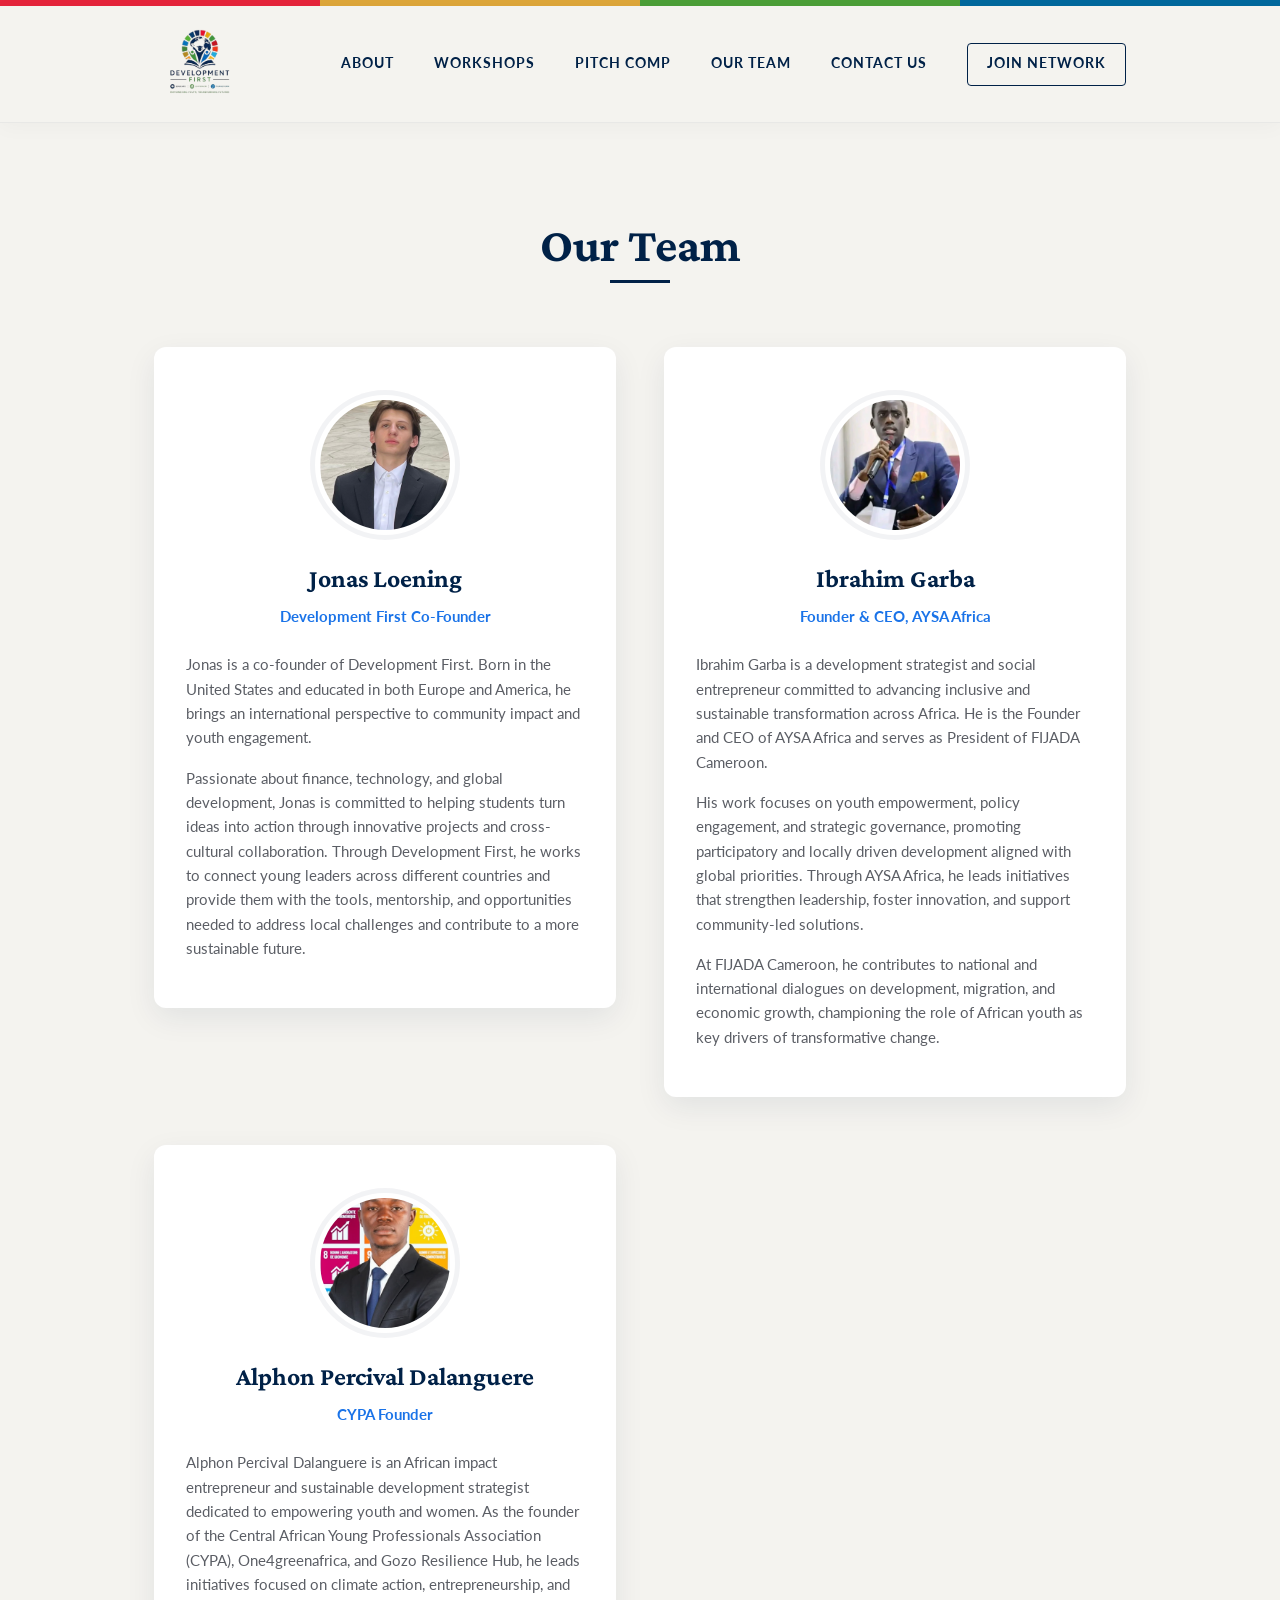
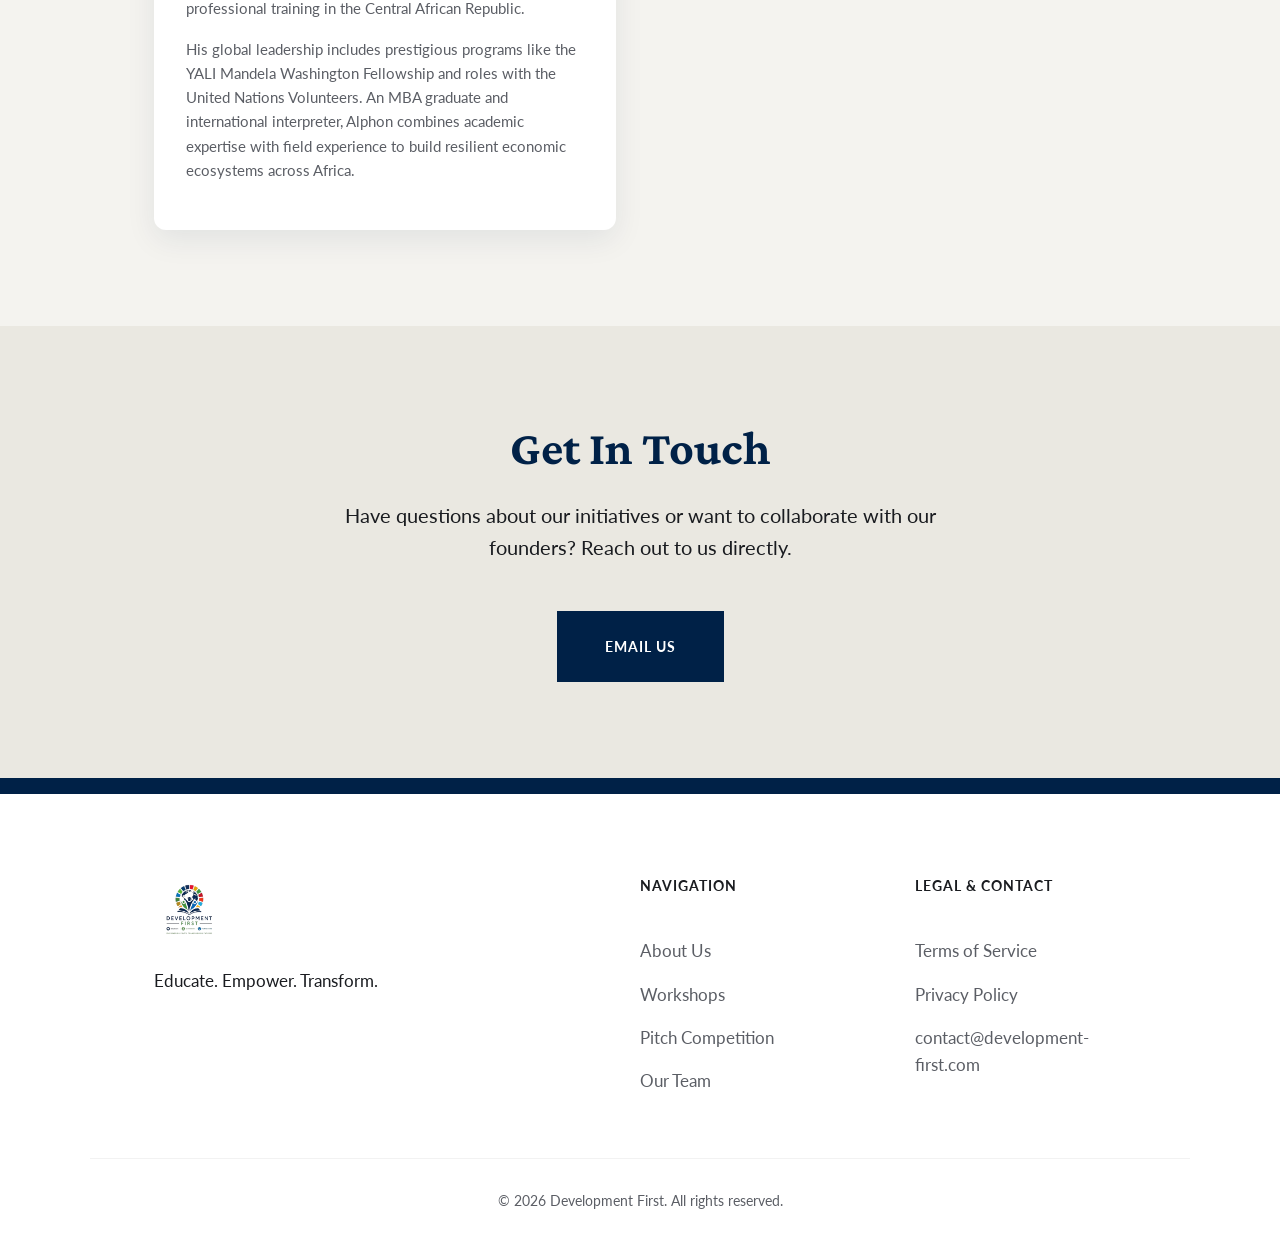
==== team.html @ 596c2e1c "Add files via upload" ====
<!DOCTYPE html>
<html lang="en">
<head>
    <meta charset="UTF-8">
    <meta name="viewport" content="width=device-width, initial-scale=1.0">
    <meta name="description" content="Meet the team of Development First.">
    <title>Our Team - Development First</title>
    <link rel="preconnect" href="https://fonts.googleapis.com">
    <link rel="preconnect" href="https://fonts.gstatic.com" crossorigin>
    <link href="https://fonts.googleapis.com/css2?family=Crimson+Pro:ital,wght@0,400;0,600;0,700;1,400&family=Lato:wght@300;400;700&display=swap" rel="stylesheet">
    <link rel="stylesheet" href="styles.css">
</head>
<body>
    <!-- Subtle SDG Color Ribbon -->
    <div class="sdg-ribbon">
        <div class="sdg-color" style="background-color: #E5243B;"></div>
        <div class="sdg-color" style="background-color: #DDA63A;"></div>
        <div class="sdg-color" style="background-color: #4C9F38;"></div>
        <div class="sdg-color" style="background-color: #00689D;"></div>
    </div>

    <!-- Navigation -->
    <header class="navbar">
        <div class="nav-container">
            <a href="index.html" class="brand">
                <img src="assets/transparent_logo.png" alt="Development First" class="brand-logo" onerror="this.style.display='none'; this.nextElementSibling.style.display='inline';">
                <span style="display:none;" class="fallback-logo">DEVELOPMENT FIRST</span>
            </a>
            <nav class="nav-links">
                <a href="index.html#about">About</a>
                <a href="index.html#workshops">Workshops</a>
                <a href="index.html#pitch-competition">Pitch Comp</a>
                <a href="team.html">Our Team</a>
                <a href="contact.html">Contact Us</a>
                <a href="index.html#join" class="btn-nav">Join Network</a>
            </nav>
        </div>
    </header>

    <main>
        <!-- Contact / Founders Section -->
        <section class="section team-cards-section">
            <div class="container fade-on-scroll">
                <div class="section-header text-center mx-auto" style="margin-bottom: 4rem;">
                    <h2 class="section-title" style="margin-bottom: 0;">Our Team</h2>
                    <div class="title-underline"></div>
                </div>
                
                <div class="cards-grid">
                    <!-- Jonas -->
                    <div class="founder-card">
                        <div class="fc-image-wrapper">
                            <!-- Placeholder image -->
                            <div class="fc-image" style="background-image: url('assets/jonas.png');"></div>
                        </div>
                        <h3 class="fc-name">Jonas Loening</h3>
                        <div class="fc-role">Development First Co-Founder</div>
                        <div class="fc-desc">
                            <p>Jonas is a co-founder of Development First. Born in the United States and educated in both Europe and America, he brings an international perspective to community impact and youth engagement.</p>
                            <p>Passionate about finance, technology, and global development, Jonas is committed to helping students turn ideas into action through innovative projects and cross-cultural collaboration. Through Development First, he works to connect young leaders across different countries and provide them with the tools, mentorship, and opportunities needed to address local challenges and contribute to a more sustainable future.</p>
                        </div>
                    </div>

                    <!-- Ibrahim -->
                    <div class="founder-card">
                        <div class="fc-image-wrapper">
                            <!-- Placeholder image -->
                            <div class="fc-image" style="background-image: url('assets/ibrahim.png');"></div>
                        </div>
                        <h3 class="fc-name">Ibrahim Garba</h3>
                        <div class="fc-role">Founder & CEO, AYSA Africa</div>
                        <div class="fc-desc">
                            <p>Ibrahim Garba is a development strategist and social entrepreneur committed to advancing inclusive and sustainable transformation across Africa. He is the Founder and CEO of AYSA Africa and serves as President of FIJADA Cameroon.</p>
                            <p>His work focuses on youth empowerment, policy engagement, and strategic governance, promoting participatory and locally driven development aligned with global priorities. Through AYSA Africa, he leads initiatives that strengthen leadership, foster innovation, and support community-led solutions.</p>
                            <p>At FIJADA Cameroon, he contributes to national and international dialogues on development, migration, and economic growth, championing the role of African youth as key drivers of transformative change.</p>
                        </div>
                    </div>

                    <!-- Alphon -->
                    <div class="founder-card">
                        <div class="fc-image-wrapper">
                            <!-- Placeholder image -->
                            <div class="fc-image" style="background-image: url('assets/alphon.png');"></div>
                        </div>
                        <h3 class="fc-name">Alphon Percival Dalanguere</h3>
                        <div class="fc-role">CYPA Founder</div>
                        <div class="fc-desc">
                            <p>Alphon Percival Dalanguere is an African impact entrepreneur and sustainable development strategist dedicated to empowering youth and women. As the founder of the Central African Young Professionals Association (CYPA), One4greenafrica, and Gozo Resilience Hub, he leads initiatives focused on climate action, entrepreneurship, and professional training in the Central African Republic.</p>
                            <p>His global leadership includes prestigious programs like the YALI Mandela Washington Fellowship and roles with the United Nations Volunteers. An MBA graduate and international interpreter, Alphon combines academic expertise with field experience to build resilient economic ecosystems across Africa.</p>
                        </div>
                    </div>
                </div>
            </div>
        </section>
        
        <!-- Contact Block -->
        <section class="section alt-bg">
            <div class="container text-center text-narrow fade-on-scroll">
                <h2 class="section-title">Get In Touch</h2>
                <p class="join-desc">
                    Have questions about our initiatives or want to collaborate with our founders? Reach out to us directly.
                </p>
                <a href="mailto:contact@development-first.com" class="btn btn-primary btn-large">Email Us</a>
            </div>
        </section>
    </main>

    <footer class="site-footer">
        <div class="container footer-grid">
            <div class="footer-brand">
                <img src="assets/transparent_logo.png" alt="Development First" class="footer-logo">
                <p>Educate. Empower. Transform.</p>
            </div>
            <div class="footer-links">
                <h4>Navigation</h4>
                <a href="index.html#about">About Us</a>
                <a href="index.html#workshops">Workshops</a>
                <a href="index.html#pitch-competition">Pitch Competition</a>
                <a href="contact.html">Our Team</a>
            </div>
            <div class="footer-contact">
                <h4>Legal & Contact</h4>
                <a href="#">Terms of Service</a>
                <a href="#">Privacy Policy</a>
                <a href="mailto:contact@development-first.com">contact@development-first.com</a>
            </div>
        </div>
        <div class="container copyright">
            &copy; 2026 Development First. All rights reserved.
        </div>
    </footer>

    <script src="script.js"></script>
</body>
</html>
---- styles.css ----
/* 
   Refined Institutional Theme 
   We keep the sharp corners, avoid neon/glassmorphism, but make it absolutely stunning 
   using vast typography, high contrast, and superior spacing.
*/

:root {
    --color-bg: #F4F3EF; /* Premium warm paper tint */
    --color-bg-alt: #EAE8E1;
    --color-text: #1a1c20;
    --color-text-muted: #5b5e65;
    
    --color-navy: #002147; /* Core logo color */
    --color-green: #376F42; /* Core logo color */
    
    --font-heading: 'Crimson Pro', Georgia, serif;
    --font-body: 'Lato', 'Helvetica Neue', Arial, sans-serif;
}

* {
    margin: 0;
    padding: 0;
    box-sizing: border-box;
}

html {
    scroll-behavior: smooth;
}

body {
    background-color: var(--color-bg);
    color: var(--color-text);
    font-family: var(--font-body);
    line-height: 1.6;
    font-size: 17px;
    -webkit-font-smoothing: antialiased;
}

/* Base Typography */
h1, h2, h3, .eyebrow {
    font-family: var(--font-heading);
    color: var(--color-navy);
}

a {
    color: var(--color-navy);
    text-decoration: none;
    transition: color 0.3s ease;
}

a:hover {
    color: var(--color-green);
}

.container {
    max-width: 1100px;
    margin: 0 auto;
    padding: 0 5%;
}

.section {
    padding: 6rem 0;
}

.alt-bg {
    background-color: var(--color-bg-alt);
}

/* SDG Ribbon */
.sdg-ribbon {
    display: flex;
    height: 6px;
    width: 100%;
}
.sdg-color {
    flex: 1;
}

/* Navbar */
.navbar {
    background-color: var(--color-bg);
    padding: 0.6rem 0; /* Reduced to take up less vertical space */
    position: sticky;
    top: 0;
    z-index: 100;
    border-bottom: 1px solid rgba(0,33,71,0.05);
    box-shadow: 0 4px 20px rgba(0,0,0,0.03); /* Premium sub-shadow */
}

.nav-container {
    display: flex;
    justify-content: space-between;
    align-items: center;
    max-width: 1100px;
    margin: 0 auto;
    padding: 0 5%;
}

.brand-logo {
    height: 90px; /* Slightly smaller to prevent the navbar from being too tall */
    width: auto;
    max-width: 280px;
    object-fit: contain;
    image-rendering: -webkit-optimize-contrast;
    margin-top: 0px;
}

.footer-logo {
    height: 120px;
    width: auto;
    object-fit: contain;
    margin-bottom: 1.5rem;
    image-rendering: -webkit-optimize-contrast;
}

.nav-links {
    display: flex;
    align-items: center;
    gap: 2.5rem;
}

.nav-links a {
    font-size: 0.85rem;
    font-weight: 700;
    text-transform: uppercase;
    letter-spacing: 1px;
    white-space: nowrap; /* Prevents word wrapping glitch */
    transition: color 0.3s ease;
}

.nav-links a:hover {
    color: var(--color-green);
}

.btn-nav {
    border: 1px solid var(--color-navy);
    padding: 0.6rem 1.2rem;
    border-radius: 4px;
    transition: all 0.3s ease;
}

.btn-nav:hover {
    background-color: var(--color-navy);
    color: #fff !important;
}

/* Hero Section */
.hero {
    position: relative;
    min-height: 85vh;
    display: flex;
    flex-direction: column;
    justify-content: center;
    color: #fff;
}

.hero-bg {
    position: absolute;
    top: 0; left: 0; width: 100%; height: 100%;
    background-size: cover;
    background-position: center;
    z-index: -2;
}

.hero-overlay {
    position: absolute;
    top: 0; left: 0; width: 100%; height: 100%;
    background-color: var(--color-navy);
    opacity: 0.85; /* Makes the text pop beautifully and removes the "AI gradient" aesthetic */
    z-index: -1;
}

.hero-content {
    position: relative;
    padding-top: 4rem;
    padding-bottom: 8rem; /* Space for the stats banner */
}

.hero-text {
    max-width: 900px;
}

.hero-text .eyebrow {
    color: #EAE8E1;
    font-size: 0.9rem;
    letter-spacing: 2px;
    font-family: var(--font-body);
    font-weight: 700;
    margin-bottom: 1.5rem;
    display: inline-block;
}

.headline {
    font-size: clamp(3.5rem, 6vw, 5.5rem);
    line-height: 1.1;
    margin-bottom: 1.5rem;
    color: #fff;
    font-weight: 600;
}

.subtitle {
    font-size: 1.25rem;
    color: rgba(255, 255, 255, 0.85);
    max-width: 650px;
    margin-bottom: 2.5rem;
    font-weight: 300;
}

/* Beautiful old element brought back: Staggered Stats Banner */
.stats-container {
    position: absolute;
    bottom: -3.5rem;
    left: 0; right: 0;
}

.stats-banner {
    background-color: #fff;
    display: flex;
    border: 1px solid var(--color-navy);
    box-shadow: 10px 10px 0px rgba(0,33,71,0.1); /* Hard shadow, not soft drop shadow (Editorial!) */
}

.stat-item {
    flex: 1;
    padding: 2.5rem;
    text-align: center;
    display: flex;
    flex-direction: column;
    border-right: 1px solid rgba(0, 33, 71, 0.1);
    color: var(--color-navy);
}

.stat-item:last-child {
    border-right: none;
}

.stat-num {
    font-family: var(--font-heading);
    font-size: 3rem;
    font-weight: 700;
    line-height: 1;
    margin-bottom: 0.5rem;
}

.stat-label {
    font-size: 0.85rem;
    font-family: var(--font-body);
    text-transform: uppercase;
    letter-spacing: 1px;
    font-weight: 700;
    color: var(--color-text-muted);
}

/* Typography & Content structure */
.section-title {
    font-size: 3rem;
    line-height: 1.1;
    margin-bottom: 1.5rem;
}

.lead-text {
    font-size: 1.3rem;
    line-height: 1.6;
    margin-bottom: 1.5rem;
    color: var(--color-navy);
}

.drop-cap {
    float: left;
    font-family: var(--font-heading);
    font-size: 4.5rem;
    line-height: 3.5rem;
    padding-top: 4px;
    padding-right: 8px;
    padding-left: 3px;
    color: var(--color-green);
}

.two-col {
    display: flex;
    gap: 4rem;
    margin-top: 4rem;
    align-items: center;
}
.col { flex: 1; }

.editorial-image-block {
    width: 100%;
    aspect-ratio: 4/3;
    background-color: #e0ddd3;
    position: relative;
    overflow: hidden;
    display: flex;
    align-items: center;
    justify-content: center;
    border: 1px solid rgba(0,33,71,0.1);
}

.editorial-image-block::after {
    content: "AWAITING REAL PHOTOGRAPHY";
    position: absolute;
    font-family: var(--font-body);
    font-weight: 700;
    font-size: 0.8rem;
    letter-spacing: 2px;
    color: var(--color-navy);
    opacity: 0.5;
}

.editorial-image-block img {
    width: 100%;
    height: 100%;
    object-fit: cover;
    z-index: 2;
    position: relative;
    /* Optional: A subtle desaturation to make it look highly editorial like a newspaper */
    filter: saturate(0.8) contrast(1.1);
}

.border-left {
    border-left: 2px solid rgba(0,33,71,0.1);
    padding-left: 3rem;
}

.pull-quote {
    font-family: var(--font-heading);
    font-size: 1.8rem;
    font-style: italic;
    color: var(--color-navy);
    line-height: 1.4;
    margin-bottom: 1rem;
}

.quote-author {
    font-weight: 700;
    text-transform: uppercase;
    font-size: 0.85rem;
    letter-spacing: 1px;
}

/* Editorial List */
.section-header {
    margin-bottom: 4rem;
    max-width: 700px;
}

.editorial-list {
    display: flex;
    flex-direction: column;
}

.ed-list-item {
    display: flex;
    padding: 2.5rem 0;
    border-top: 1px solid var(--color-navy);
    gap: 2rem;
    align-items: flex-start;
}

.ed-list-item:last-child {
    border-bottom: 1px solid var(--color-navy);
}

.ed-num {
    font-family: var(--font-heading);
    font-size: 1.5rem;
    color: var(--color-navy);
    flex: 0 0 60px;
}

.ed-content {
    flex: 1;
}

.ed-content h3 {
    font-size: 1.8rem;
    margin-bottom: 0.5rem;
}

.ed-content p {
    color: var(--color-text-muted);
    font-size: 1.1rem;
}

.ed-meta {
    flex: 0 0 150px;
    text-align: right;
    font-size: 0.85rem;
    text-transform: uppercase;
    font-weight: 700;
    letter-spacing: 1px;
    color: var(--color-green);
    margin-top: 0.5rem;
}

/* Pitch Competition specific block */
.dark-section {
    background-color: var(--color-navy);
    color: #fff;
    padding: 8rem 0;
}

.dark-section .section-title {
    color: #fff;
}

.dark-section p {
    font-size: 1.3rem;
    color: rgba(255,255,255,0.85);
    margin-bottom: 2.5rem;
    max-width: 600px;
}

.inline { margin-bottom: 1rem; display: block; color: var(--color-green); font-weight: 700; }

/* Global Buttons */
.btn {
    display: inline-block;
    padding: 1.25rem 2.5rem;
    font-weight: 700;
    text-transform: uppercase;
    letter-spacing: 1px;
    font-size: 0.9rem;
    cursor: pointer;
    border: none;
    transition: all 0.3s ease;
}

.btn-primary {
    background-color: var(--color-navy);
    color: #fff !important;
}

.btn-primary:hover {
    background-color: var(--color-green);
}

.btn-outline-light {
    background-color: transparent;
    border: 1px solid rgba(255,255,255,0.3);
    color: #fff !important;
}

.btn-outline-light:hover {
    border-color: #fff;
    background-color: #fff;
    color: var(--color-navy) !important;
}

.btn-large {
    padding: 1.5rem 3rem;
}

.text-center { text-align: center; }
.text-narrow { max-width: 750px; margin: 0 auto; }
.text-narrow .join-desc { margin: 1.5rem auto 3rem; font-size: 1.25rem; }

/* Footer */
.site-footer {
    background-color: #fff;
    padding: 5rem 0 2rem;
    border-top: 1rem solid var(--color-navy);
}

.footer-grid {
    display: grid;
    grid-template-columns: 2fr 1fr 1fr;
    gap: 4rem;
    margin-bottom: 4rem;
}

.footer-logo {
    height: 70px;
    margin-bottom: 1rem;
    mix-blend-mode: multiply;
}

.site-footer h4 {
    font-size: 0.9rem;
    text-transform: uppercase;
    letter-spacing: 1px;
    margin-bottom: 1.5rem;
    font-family: var(--font-body);
}

.footer-links, .footer-contact {
    display: flex;
    flex-direction: column;
    gap: 1rem;
}

.site-footer a {
    color: var(--color-text-muted);
}
.site-footer a:hover {
    color: var(--color-navy);
    text-decoration: underline;
}

.copyright {
    text-align: center;
    border-top: 1px solid rgba(0,0,0,0.05);
    padding-top: 2rem;
    font-size: 0.85rem;
    color: var(--color-text-muted);
}

/* Subtle, purely elegant fade-in effect (acceptable behavior, not bouncy) */
.fade-on-scroll {
    opacity: 0;
    transform: translateY(15px);
    transition: opacity 0.8s ease-out, transform 0.8s ease-out;
}
.fade-on-scroll.appear {
    opacity: 1;
    transform: translateY(0);
}
.delay-1 { transition-delay: 0.2s; }

/* Partners Ribbon */
.partners-section {
    padding: 7rem 0 3rem;
    background-color: var(--color-bg);
}
.partners-label {
    text-align: center;
    font-size: 0.85rem;
    font-weight: 700;
    text-transform: uppercase;
    letter-spacing: 2px;
    color: var(--color-text-muted);
    margin-bottom: 2rem;
}
.partners-grid {
    display: flex;
    justify-content: center;
    align-items: center;
    gap: 4rem;
    flex-wrap: wrap;
}
.partner-text {
    text-align: center;
    font-family: var(--font-heading);
    font-size: 1.5rem;
    color: var(--color-navy);
    line-height: 1.2;
}

.partner-logo {
    height: 110px;
    margin: 0 auto 0.75rem auto;
    display: block;
    object-fit: contain;
    mix-blend-mode: multiply;
}
.partner-text span {
    display: block;
    font-family: var(--font-body);
    font-size: 0.8rem;
    text-transform: uppercase;
    letter-spacing: 1px;
    color: var(--color-text-muted);
    margin-top: 0.5rem;
}

/* Team Section */
.team-grid {
    display: grid;
    grid-template-columns: repeat(auto-fit, minmax(220px, 1fr));
    gap: 3rem;
    margin-top: 3rem;
}
.team-member {
    text-align: center;
}
.team-photo {
    width: 100%;
    aspect-ratio: 1/1.2;
    object-fit: cover;
    margin-bottom: 1.5rem;
    border: 1px solid rgba(0,33,71,0.1);
    filter: saturate(0.85) contrast(1.1);
}
.team-member h3 {
    font-size: 1.3rem;
    margin-bottom: 0.25rem;
}
.team-member p {
    font-size: 0.8rem;
    color: var(--color-text-muted);
    text-transform: uppercase;
    letter-spacing: 1px;
    font-weight: 700;
}

/* Workshop Recap Alert */
.recap-box {
    background-color: #fff;
    border: 1px solid var(--color-navy);
    padding: 1.5rem;
    margin-bottom: 2rem;
    display: flex;
    flex-wrap: wrap;
    gap: 2rem;
    justify-content: space-between;
    align-items: center;
}
.recap-info { flex: 1; min-width: 250px; }
.recap-info h4 {
    font-family: var(--font-heading);
    font-size: 1.4rem;
    margin-bottom: 0.25rem;
    color: var(--color-navy);
}
.recap-info p {
    font-size: 0.95rem;
    color: var(--color-text-muted);
}
.recap-stats {
    display: flex;
    gap: 1.5rem;
}
.recap-stat {
    text-align: center;
}
.recap-stat .num {
    display: block;
    font-family: var(--font-heading);
    font-size: 1.8rem;
    color: var(--color-green);
    line-height: 1;
}
.recap-stat .label {
    font-size: 0.75rem;
    text-transform: uppercase;
    font-weight: 700;
    color: var(--color-text-muted);
    letter-spacing: 1px;
}

/* Responsive tweaks */
@media (max-width: 900px) {
    .two-col { flex-direction: column; }
    .border-left { border-left: none; padding-left: 0; border-top: 2px solid rgba(0,33,71,0.1); padding-top: 2rem; }
    .stats-banner { flex-direction: column; }
    .footer-grid { grid-template-columns: 1fr; gap: 2rem; }
    .ed-list-item { flex-direction: column; gap: 1rem; }
    .ed-meta { text-align: left; }
    .stats-container { position: relative; bottom: 0; margin-top: 2rem; }
    .team-grid { grid-template-columns: 1fr 1fr; }
    .recap-box { flex-direction: column; align-items: flex-start; gap: 1.5rem; }
    .hero-content { padding-bottom: 4rem; }
}

/* Contact Page Cards Layout */
.team-cards-section {
    padding: 6rem 0;
    background-color: var(--color-bg); 
}

.mx-auto {
    margin-left: auto;
    margin-right: auto;
}

.title-underline {
    height: 3px;
    width: 60px;
    background-color: var(--color-navy);
    margin: 0.5rem auto 0;
}

.cards-grid {
    display: grid;
    grid-template-columns: repeat(auto-fit, minmax(320px, 1fr));
    gap: 3rem;
    align-items: start;
    justify-content: center;
}

.founder-card {
    background: #fff;
    border-radius: 12px;
    padding: 3rem 2rem;
    text-align: center;
    box-shadow: 0 10px 30px rgba(0, 33, 71, 0.08);
    transition: transform 0.3s ease, box-shadow 0.3s ease;
}

.founder-card:hover {
    transform: translateY(-5px);
    box-shadow: 0 15px 40px rgba(0, 33, 71, 0.12);
}

.fc-image-wrapper {
    margin: 0 auto 1.5rem;
    width: 140px;
    height: 140px;
    border-radius: 50%;
    box-shadow: 0 0 0 5px rgba(0, 33, 71, 0.05); /* Inner ring effect matching inspo */
    padding: 5px; 
}

.fc-image {
    width: 100%;
    height: 100%;
    border-radius: 50%;
    background-size: cover;
    background-position: center;
    background-color: #eee;
}

.fc-name {
    font-size: 1.6rem;
    font-family: var(--font-heading);
    margin-bottom: 0.25rem;
    color: var(--color-navy);
}

.fc-role {
    font-size: 0.95rem;
    font-weight: 700;
    color: #1a73e8; /* similar to the bright blue in inspo */
    margin-bottom: 1.5rem;
}

.fc-desc {
    font-size: 0.95rem;
    color: var(--color-text-muted);
    line-height: 1.6;
    text-align: left;
}

.fc-desc p {
    margin-bottom: 1rem;
}

.fc-desc p:last-child {
    margin-bottom: 0;
}

/* Picture-Heavy Enhancements */
.img-collage {
    position: relative;
}

.offset-image {
    position: absolute;
    bottom: -15%;
    left: -15%;
    width: 65%;
    border: 8px solid var(--color-bg);
    box-shadow: 0 20px 40px rgba(0,0,0,0.15);
    z-index: 5;
}

.ed-image {
    flex: 0 0 220px;
    height: 150px;
}

.ed-image img {
    width: 100%;
    height: 100%;
    object-fit: cover;
    display: block;
}

.cta-section {
    position: relative;
    padding: 10rem 0;
    color: #fff;
    overflow: hidden;
}

.cta-bg {
    position: absolute;
    top: 0; left: 0; width: 100%; height: 100%;
    background-size: cover;
    background-position: center;
    background-attachment: fixed; /* Parallax effect for premium feel */
    z-index: 1;
}

.cta-overlay {
    position: absolute;
    top: 0; left: 0; width: 100%; height: 100%;
    background-color: var(--color-navy);
    opacity: 0.85;
    z-index: 2;
}

.cta-section .container {
    position: relative;
    z-index: 3;
}

.cta-section .section-title, .cta-section .join-desc {
    color: #fff;
}

/* Contact Page Specific Styles */
.contact-page-bg {
    background-color: var(--color-bg);
}
.contact-header {
    margin-bottom: 4rem;
}
.contact-header .section-desc {
    color: var(--color-text-muted);
    font-size: 1.05rem;
    margin-top: 0.5rem;
}

.contact-grid {
    display: grid;
    grid-template-columns: 1fr 1.2fr;
    gap: 4rem;
    align-items: flex-start;
}
@media (max-width: 900px) {
    .contact-grid {
        grid-template-columns: 1fr;
        gap: 3rem;
    }
}

.contact-subtitle {
    font-family: var(--font-heading);
    font-size: 2.2rem;
    color: var(--color-navy);
    margin-bottom: 1.5rem;
}

.contact-body {
    font-size: 1.05rem;
    color: var(--color-text-muted);
    margin-bottom: 2.5rem;
    line-height: 1.6;
}

.contact-info-card {
    display: flex;
    align-items: center;
    background: #fff;
    border-radius: 8px;
    padding: 1.25rem;
    margin-bottom: 1rem;
    box-shadow: 0 4px 12px rgba(0,0,0,0.03);
}

.c-info-icon {
    width: 48px;
    height: 48px;
    border-radius: 50%;
    background-color: #000;
    color: #fff;
    display: flex;
    justify-content: center;
    align-items: center;
    margin-right: 1.5rem;
    flex-shrink: 0;
}
.c-info-icon svg {
    width: 20px;
    height: 20px;
}

.c-info-text h4 {
    font-size: 0.95rem;
    color: var(--color-navy);
    margin-bottom: 0.25rem;
}
.c-info-text span {
    font-size: 0.85rem;
    color: var(--color-text-muted);
}

.form-card {
    background: #fff;
    border-radius: 12px;
    padding: 3rem;
    box-shadow: 0 10px 30px rgba(0,0,0,0.06);
}

.form-title {
    text-align: center;
    font-size: 1.35rem;
    color: var(--color-navy);
    margin-bottom: 2rem;
}

.contact-form .form-row {
    display: flex;
    gap: 1.5rem;
}
@media (max-width: 600px) {
    .contact-form .form-row {
        flex-direction: column;
        gap: 0;
    }
}

.form-group {
    margin-bottom: 1.5rem;
    flex: 1;
}

.form-group label {
    display: block;
    font-size: 0.85rem;
    font-weight: 700;
    color: var(--color-navy);
    margin-bottom: 0.5rem;
}
.form-group label span {
    color: #E5243B;
}

.form-group input, 
.form-group select, 
.form-group textarea {
    width: 100%;
    padding: 0.8rem 1rem;
    border: 1px solid #e0e0e0;
    border-radius: 6px;
    font-family: var(--font-body);
    font-size: 0.95rem;
    background-color: #fafafa;
    transition: all 0.3s ease;
}

.form-group input:focus, 
.form-group select:focus, 
.form-group textarea:focus {
    outline: none;
    border-color: var(--color-navy);
    background-color: #fff;
    box-shadow: 0 0 0 3px rgba(0,33,71,0.1);
}

.btn-form-submit {
    width: 100%;
    background-color: #000;
    color: #fff;
    border-radius: 6px;
    padding: 1.25rem;
    font-size: 1rem;
    font-weight: 700;
    letter-spacing: 1px;
    margin-top: 1rem;
    border: none;
    cursor: pointer;
    transition: background-color 0.3s ease;
}
.btn-form-submit:hover {
    background-color: var(--color-navy);
}
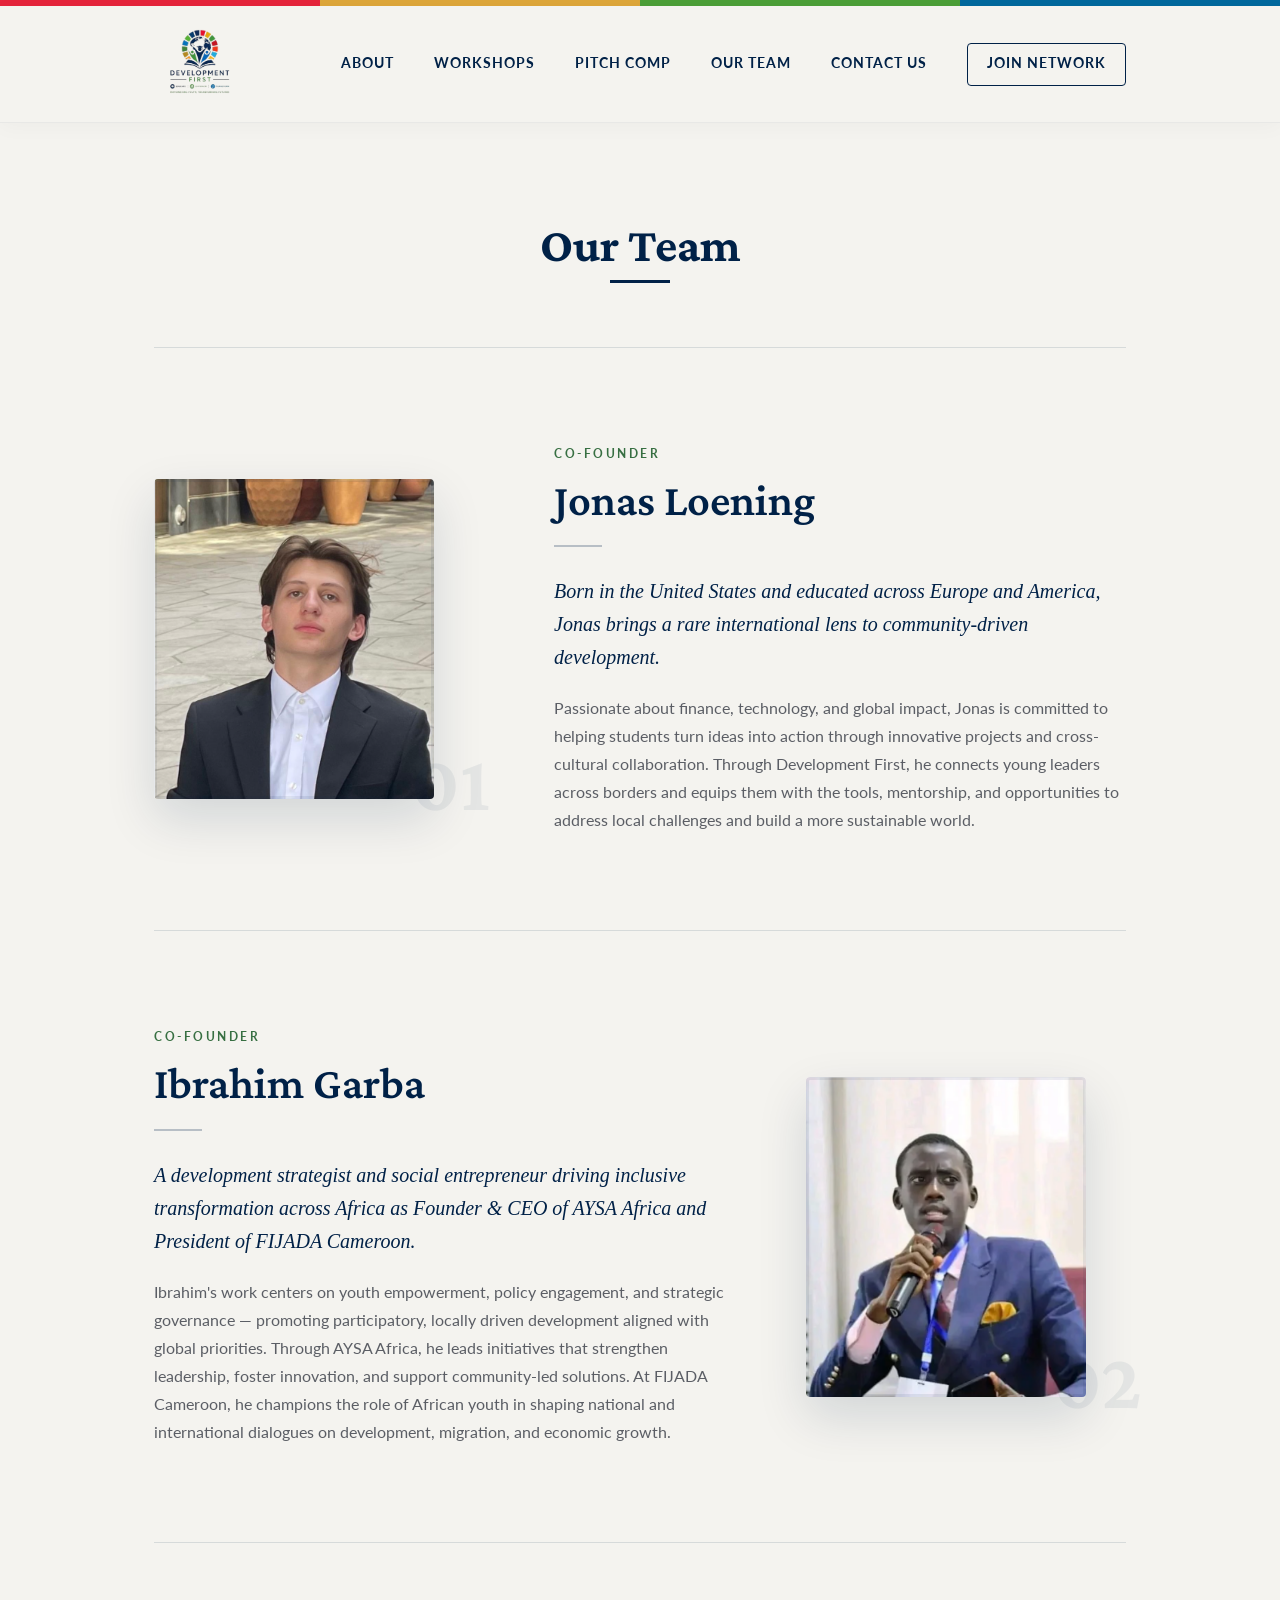
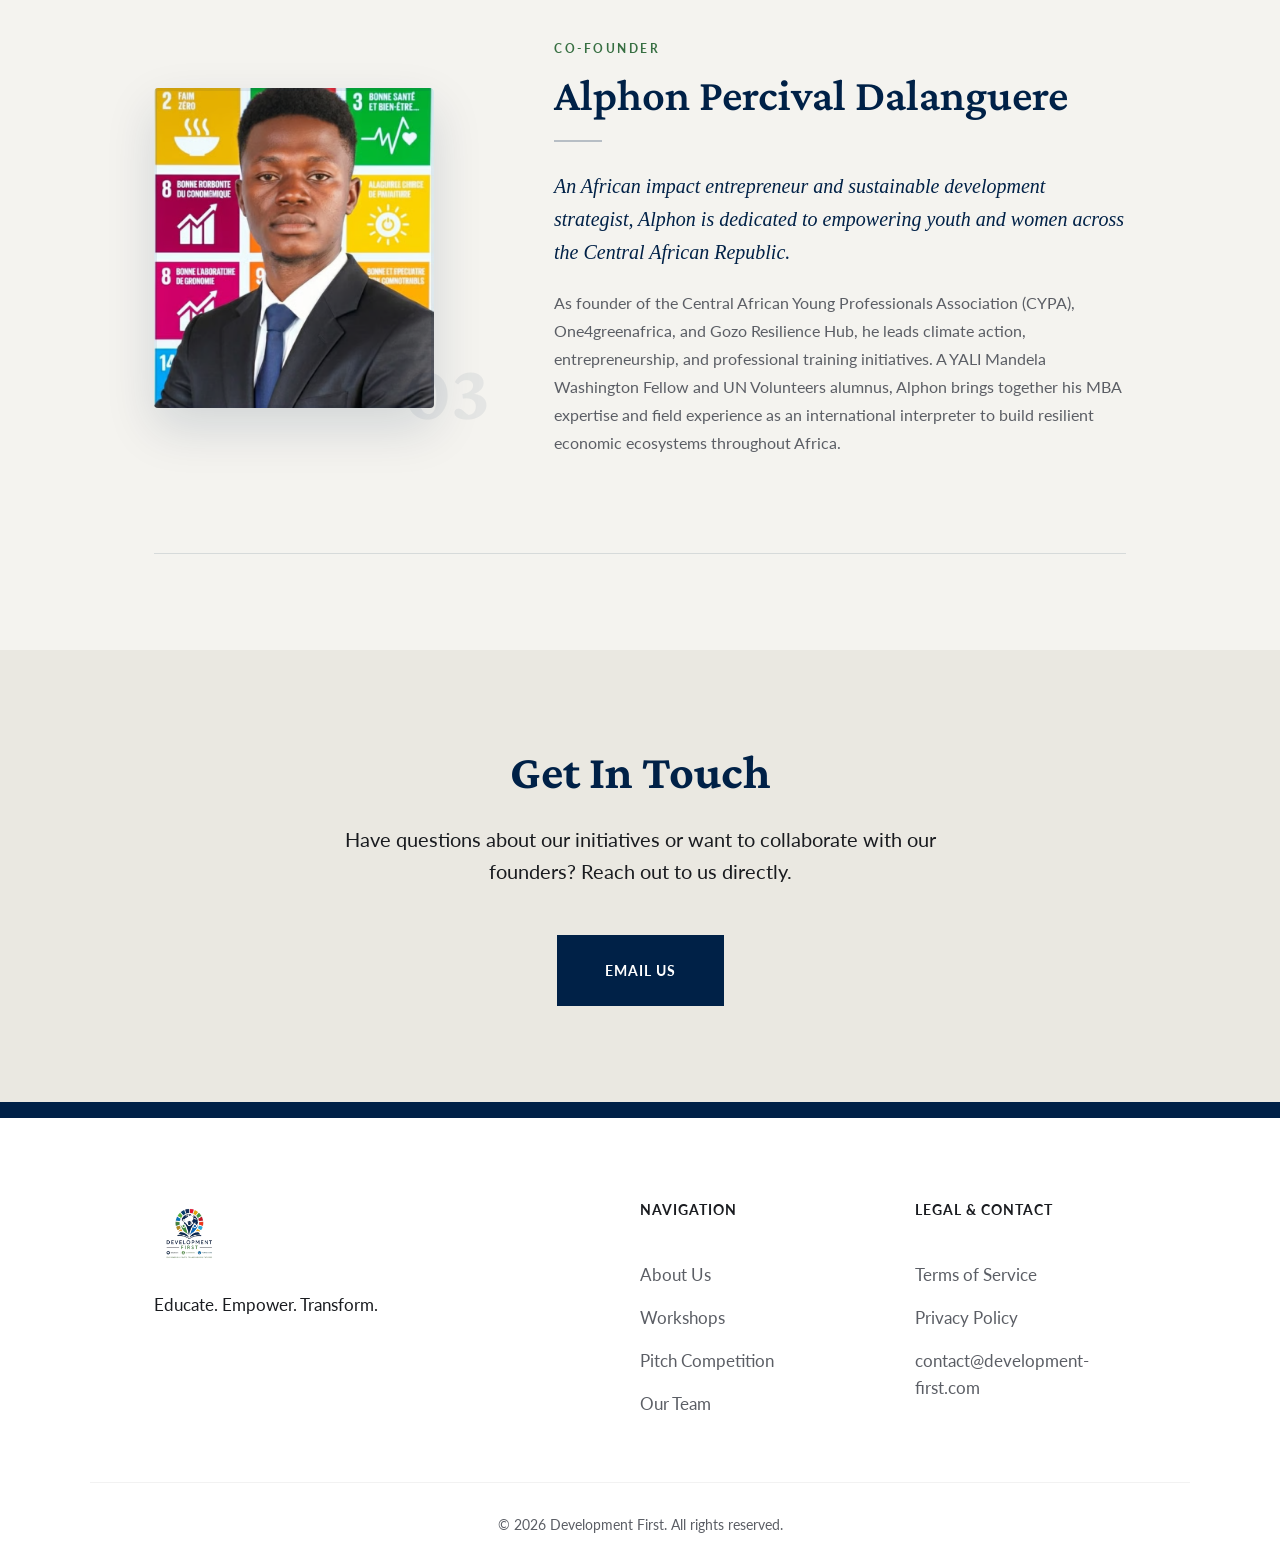
==== commit 14ff38bf: "Update" ====
--- a/team.html
+++ b/team.html
@@ -46,49 +46,59 @@
                     <div class="title-underline"></div>
                 </div>
                 
-                <div class="cards-grid">
+                <div class="founders-list">
+
                     <!-- Jonas -->
-                    <div class="founder-card">
-                        <div class="fc-image-wrapper">
-                            <!-- Placeholder image -->
-                            <div class="fc-image" style="background-image: url('assets/jonas.png');"></div>
+                    <div class="founder-row">
+                        <div class="founder-photo-col">
+                            <div class="founder-photo-frame">
+                                <div class="founder-photo" style="background-image: url('assets/jonas.png');"></div>
+                            </div>
+                            <div class="founder-index-num">01</div>
                         </div>
-                        <h3 class="fc-name">Jonas Loening</h3>
-                        <div class="fc-role">Development First Co-Founder</div>
-                        <div class="fc-desc">
-                            <p>Jonas is a co-founder of Development First. Born in the United States and educated in both Europe and America, he brings an international perspective to community impact and youth engagement.</p>
-                            <p>Passionate about finance, technology, and global development, Jonas is committed to helping students turn ideas into action through innovative projects and cross-cultural collaboration. Through Development First, he works to connect young leaders across different countries and provide them with the tools, mentorship, and opportunities needed to address local challenges and contribute to a more sustainable future.</p>
+                        <div class="founder-bio-col">
+                            <div class="founder-eyebrow">Co-Founder</div>
+                            <h3 class="founder-name">Jonas Loening</h3>
+                            <div class="founder-divider"></div>
+                            <p class="founder-lead">Born in the United States and educated across Europe and America, Jonas brings a rare international lens to community-driven development.</p>
+                            <p class="founder-body">Passionate about finance, technology, and global impact, Jonas is committed to helping students turn ideas into action through innovative projects and cross-cultural collaboration. Through Development First, he connects young leaders across borders and equips them with the tools, mentorship, and opportunities to address local challenges and build a more sustainable world.</p>
                         </div>
                     </div>
 
                     <!-- Ibrahim -->
-                    <div class="founder-card">
-                        <div class="fc-image-wrapper">
-                            <!-- Placeholder image -->
-                            <div class="fc-image" style="background-image: url('assets/ibrahim.png');"></div>
+                    <div class="founder-row founder-row-alt">
+                        <div class="founder-photo-col">
+                            <div class="founder-photo-frame">
+                                <div class="founder-photo" style="background-image: url('assets/ibrahim.png');"></div>
+                            </div>
+                            <div class="founder-index-num">02</div>
                         </div>
-                        <h3 class="fc-name">Ibrahim Garba</h3>
-                        <div class="fc-role">Founder & CEO, AYSA Africa</div>
-                        <div class="fc-desc">
-                            <p>Ibrahim Garba is a development strategist and social entrepreneur committed to advancing inclusive and sustainable transformation across Africa. He is the Founder and CEO of AYSA Africa and serves as President of FIJADA Cameroon.</p>
-                            <p>His work focuses on youth empowerment, policy engagement, and strategic governance, promoting participatory and locally driven development aligned with global priorities. Through AYSA Africa, he leads initiatives that strengthen leadership, foster innovation, and support community-led solutions.</p>
-                            <p>At FIJADA Cameroon, he contributes to national and international dialogues on development, migration, and economic growth, championing the role of African youth as key drivers of transformative change.</p>
+                        <div class="founder-bio-col">
+                            <div class="founder-eyebrow">Co-Founder</div>
+                            <h3 class="founder-name">Ibrahim Garba</h3>
+                            <div class="founder-divider"></div>
+                            <p class="founder-lead">A development strategist and social entrepreneur driving inclusive transformation across Africa as Founder &amp; CEO of AYSA Africa and President of FIJADA Cameroon.</p>
+                            <p class="founder-body">Ibrahim's work centers on youth empowerment, policy engagement, and strategic governance — promoting participatory, locally driven development aligned with global priorities. Through AYSA Africa, he leads initiatives that strengthen leadership, foster innovation, and support community-led solutions. At FIJADA Cameroon, he champions the role of African youth in shaping national and international dialogues on development, migration, and economic growth.</p>
                         </div>
                     </div>
 
                     <!-- Alphon -->
-                    <div class="founder-card">
-                        <div class="fc-image-wrapper">
-                            <!-- Placeholder image -->
-                            <div class="fc-image" style="background-image: url('assets/alphon.png');"></div>
+                    <div class="founder-row">
+                        <div class="founder-photo-col">
+                            <div class="founder-photo-frame">
+                                <div class="founder-photo" style="background-image: url('assets/alphon.png');"></div>
+                            </div>
+                            <div class="founder-index-num">03</div>
                         </div>
-                        <h3 class="fc-name">Alphon Percival Dalanguere</h3>
-                        <div class="fc-role">CYPA Founder</div>
-                        <div class="fc-desc">
-                            <p>Alphon Percival Dalanguere is an African impact entrepreneur and sustainable development strategist dedicated to empowering youth and women. As the founder of the Central African Young Professionals Association (CYPA), One4greenafrica, and Gozo Resilience Hub, he leads initiatives focused on climate action, entrepreneurship, and professional training in the Central African Republic.</p>
-                            <p>His global leadership includes prestigious programs like the YALI Mandela Washington Fellowship and roles with the United Nations Volunteers. An MBA graduate and international interpreter, Alphon combines academic expertise with field experience to build resilient economic ecosystems across Africa.</p>
+                        <div class="founder-bio-col">
+                            <div class="founder-eyebrow">Co-Founder</div>
+                            <h3 class="founder-name">Alphon Percival Dalanguere</h3>
+                            <div class="founder-divider"></div>
+                            <p class="founder-lead">An African impact entrepreneur and sustainable development strategist, Alphon is dedicated to empowering youth and women across the Central African Republic.</p>
+                            <p class="founder-body">As founder of the Central African Young Professionals Association (CYPA), One4greenafrica, and Gozo Resilience Hub, he leads climate action, entrepreneurship, and professional training initiatives. A YALI Mandela Washington Fellow and UN Volunteers alumnus, Alphon brings together his MBA expertise and field experience as an international interpreter to build resilient economic ecosystems throughout Africa.</p>
                         </div>
                     </div>
+
                 </div>
             </div>
         </section>
--- a/styles.css
+++ b/styles.css
@@ -547,8 +547,8 @@
 }
 
 .partner-logo {
-    height: 110px;
-    margin: 0 auto 0.75rem auto;
+    height: 180px; /* Made even bigger for side-by-side prominence */
+    margin: 0 auto 1.5rem auto;
     display: block;
     object-fit: contain;
     mix-blend-mode: multiply;
@@ -652,7 +652,7 @@
     .hero-content { padding-bottom: 4rem; }
 }
 
-/* Contact Page Cards Layout */
+/* Contact Page / Team Section */
 .team-cards-section {
     padding: 6rem 0;
     background-color: var(--color-bg); 
@@ -670,73 +670,153 @@
     margin: 0.5rem auto 0;
 }
 
-.cards-grid {
+/* Editorial Founder List Layout */
+.founders-list {
+    display: flex;
+    flex-direction: column;
+    gap: 0;
+}
+
+.founder-row {
     display: grid;
-    grid-template-columns: repeat(auto-fit, minmax(320px, 1fr));
-    gap: 3rem;
-    align-items: start;
-    justify-content: center;
-}
-
-.founder-card {
-    background: #fff;
-    border-radius: 12px;
-    padding: 3rem 2rem;
-    text-align: center;
-    box-shadow: 0 10px 30px rgba(0, 33, 71, 0.08);
-    transition: transform 0.3s ease, box-shadow 0.3s ease;
-}
-
-.founder-card:hover {
-    transform: translateY(-5px);
-    box-shadow: 0 15px 40px rgba(0, 33, 71, 0.12);
-}
-
-.fc-image-wrapper {
-    margin: 0 auto 1.5rem;
-    width: 140px;
-    height: 140px;
-    border-radius: 50%;
-    box-shadow: 0 0 0 5px rgba(0, 33, 71, 0.05); /* Inner ring effect matching inspo */
-    padding: 5px; 
-}
-
-.fc-image {
+    grid-template-columns: 320px 1fr;
+    gap: 5rem;
+    align-items: center;
+    padding: 5rem 0;
+    border-top: 1px solid rgba(0, 33, 71, 0.12);
+}
+
+.founder-row:last-child {
+    border-bottom: 1px solid rgba(0, 33, 71, 0.12);
+}
+
+/* Alternate: photo on right, text on left */
+.founder-row-alt {
+    grid-template-columns: 1fr 320px;
+}
+
+.founder-row-alt .founder-photo-col {
+    order: 2;
+}
+
+.founder-row-alt .founder-bio-col {
+    order: 1;
+}
+
+.founder-photo-col {
+    position: relative;
+}
+
+.founder-photo-frame {
+    width: 280px;
+    height: 320px;
+    border-radius: 4px;
+    overflow: hidden;
+    box-shadow: 0 20px 50px rgba(0, 33, 71, 0.14);
+    position: relative;
+}
+
+.founder-photo-frame::before {
+    content: '';
+    position: absolute;
+    inset: 0;
+    border: 3px solid rgba(0, 33, 71, 0.08);
+    z-index: 2;
+    border-radius: 4px;
+    pointer-events: none;
+}
+
+.founder-photo {
     width: 100%;
     height: 100%;
-    border-radius: 50%;
     background-size: cover;
-    background-position: center;
-    background-color: #eee;
-}
-
-.fc-name {
-    font-size: 1.6rem;
-    font-family: var(--font-heading);
-    margin-bottom: 0.25rem;
-    color: var(--color-navy);
-}
-
-.fc-role {
-    font-size: 0.95rem;
-    font-weight: 700;
-    color: #1a73e8; /* similar to the bright blue in inspo */
-    margin-bottom: 1.5rem;
-}
-
-.fc-desc {
-    font-size: 0.95rem;
-    color: var(--color-text-muted);
-    line-height: 1.6;
-    text-align: left;
-}
-
-.fc-desc p {
-    margin-bottom: 1rem;
-}
-
-.fc-desc p:last-child {
-    margin-bottom: 0;
+    background-position: center top;
+    background-color: #d5d0c8;
+    transition: transform 0.6s ease;
+}
+
+.founder-row:hover .founder-photo {
+    transform: scale(1.04);
+}
+
+.founder-index-num {
+    position: absolute;
+    bottom: -1.5rem;
+    right: -1rem;
+    font-family: var(--font-heading);
+    font-size: 5rem;
+    font-weight: 700;
+    color: var(--color-navy);
+    opacity: 0.06;
+    line-height: 1;
+    user-select: none;
+    pointer-events: none;
+}
+
+.founder-bio-col {
+    padding: 1rem 0;
+}
+
+.founder-eyebrow {
+    font-size: 0.78rem;
+    font-weight: 700;
+    text-transform: uppercase;
+    letter-spacing: 2.5px;
+    color: var(--color-green);
+    margin-bottom: 0.75rem;
+}
+
+.founder-name {
+    font-family: var(--font-heading);
+    font-size: 2.8rem;
+    font-weight: 600;
+    color: var(--color-navy);
+    line-height: 1.1;
+    margin-bottom: 1.25rem;
+}
+
+.founder-divider {
+    width: 48px;
+    height: 2px;
+    background-color: var(--color-navy);
+    margin-bottom: 1.75rem;
+    opacity: 0.25;
+}
+
+.founder-lead {
+    font-family: var(--font-heading);
+    font-size: 1.25rem;
+    font-style: italic;
+    color: var(--color-navy);
+    line-height: 1.65;
+    margin-bottom: 1.25rem;
+}
+
+.founder-body {
+    font-size: 1rem;
+    color: var(--color-text-muted);
+    line-height: 1.75;
+}
+
+/* Responsive */
+@media (max-width: 900px) {
+    .founder-row,
+    .founder-row-alt {
+        grid-template-columns: 1fr;
+        gap: 2.5rem;
+        padding: 4rem 0;
+    }
+    .founder-row-alt .founder-photo-col,
+    .founder-row-alt .founder-bio-col {
+        order: unset;
+    }
+    .founder-photo-frame {
+        width: 220px;
+        height: 250px;
+    }
+    .founder-name {
+        font-size: 2.2rem;
+    }
 }
 
 /* Picture-Heavy Enhancements */
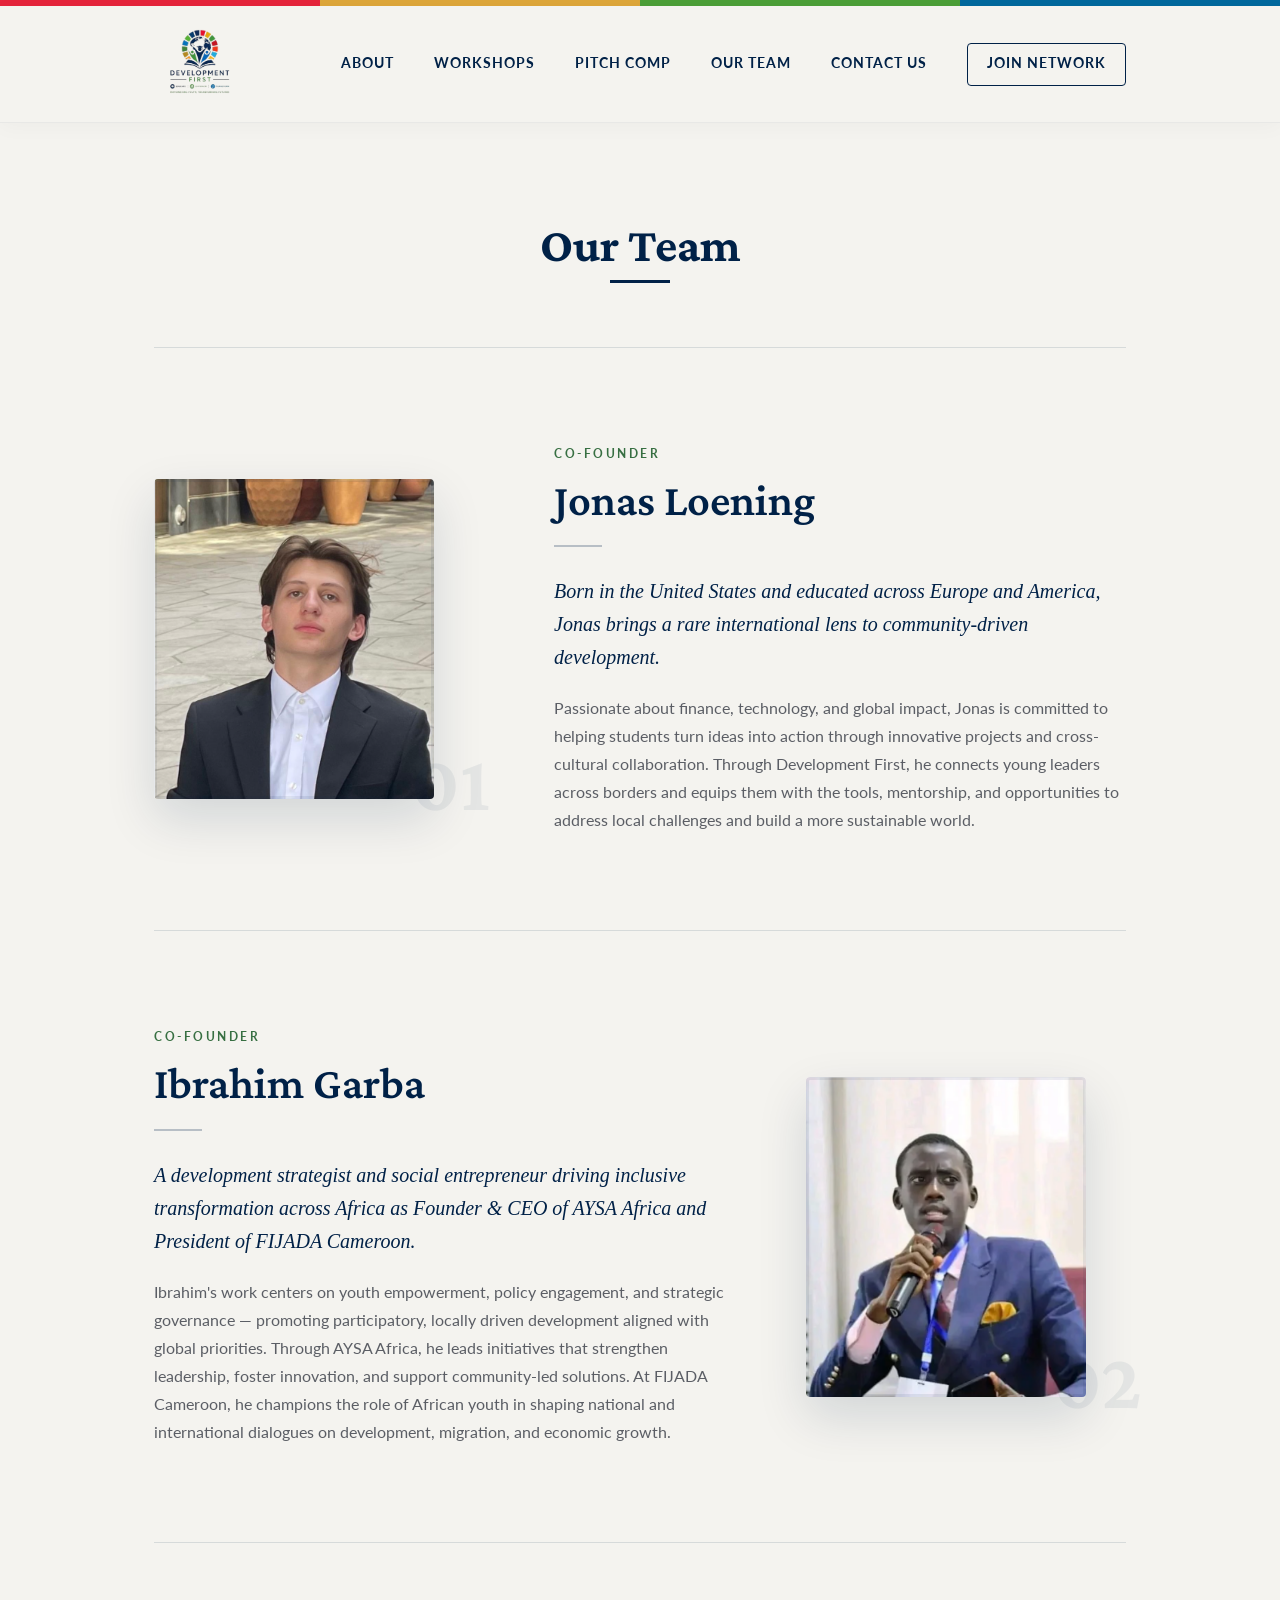
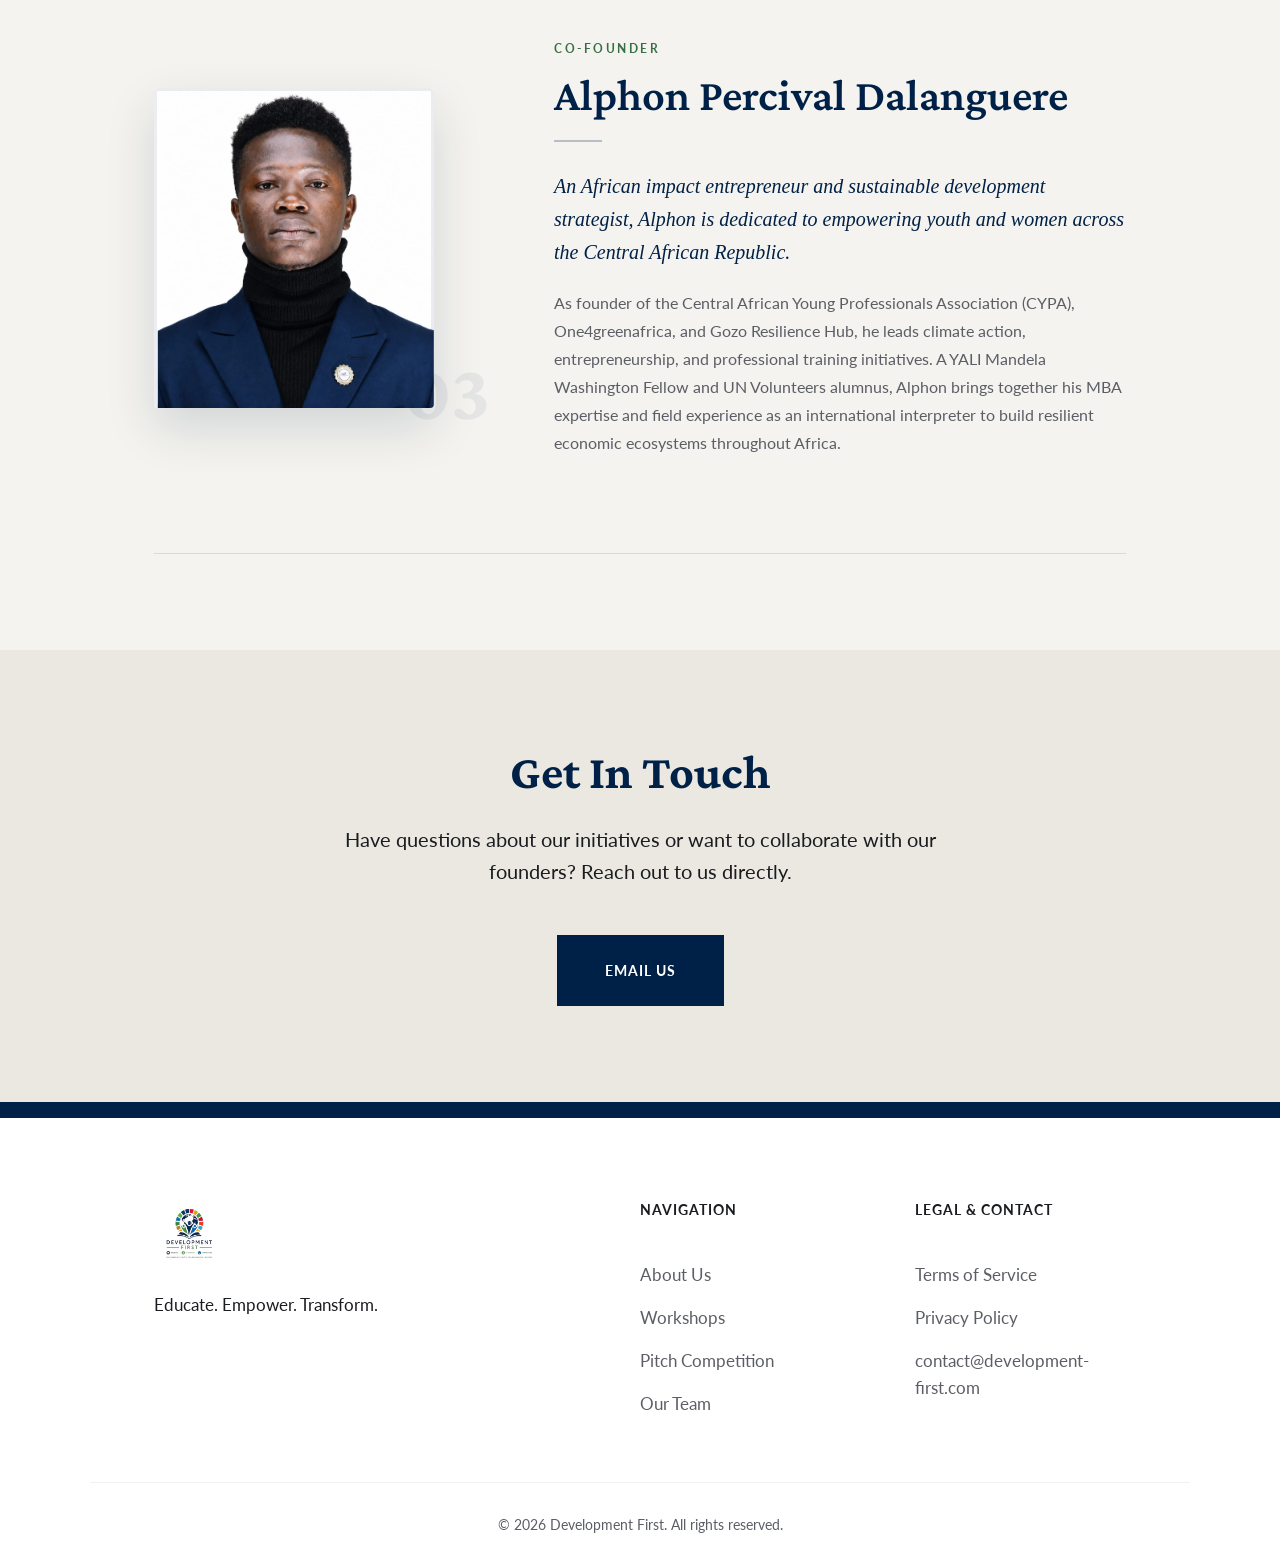
==== commit aa4c8f7d: "Right" ====
--- a/team.html
+++ b/team.html
@@ -86,7 +86,7 @@
                     <div class="founder-row">
                         <div class="founder-photo-col">
                             <div class="founder-photo-frame">
-                                <div class="founder-photo" style="background-image: url('assets/alphon.png');"></div>
+                                <div class="founder-photo" style="background-image: url('assets/image(53).png');"></div>
                             </div>
                             <div class="founder-index-num">03</div>
                         </div>
